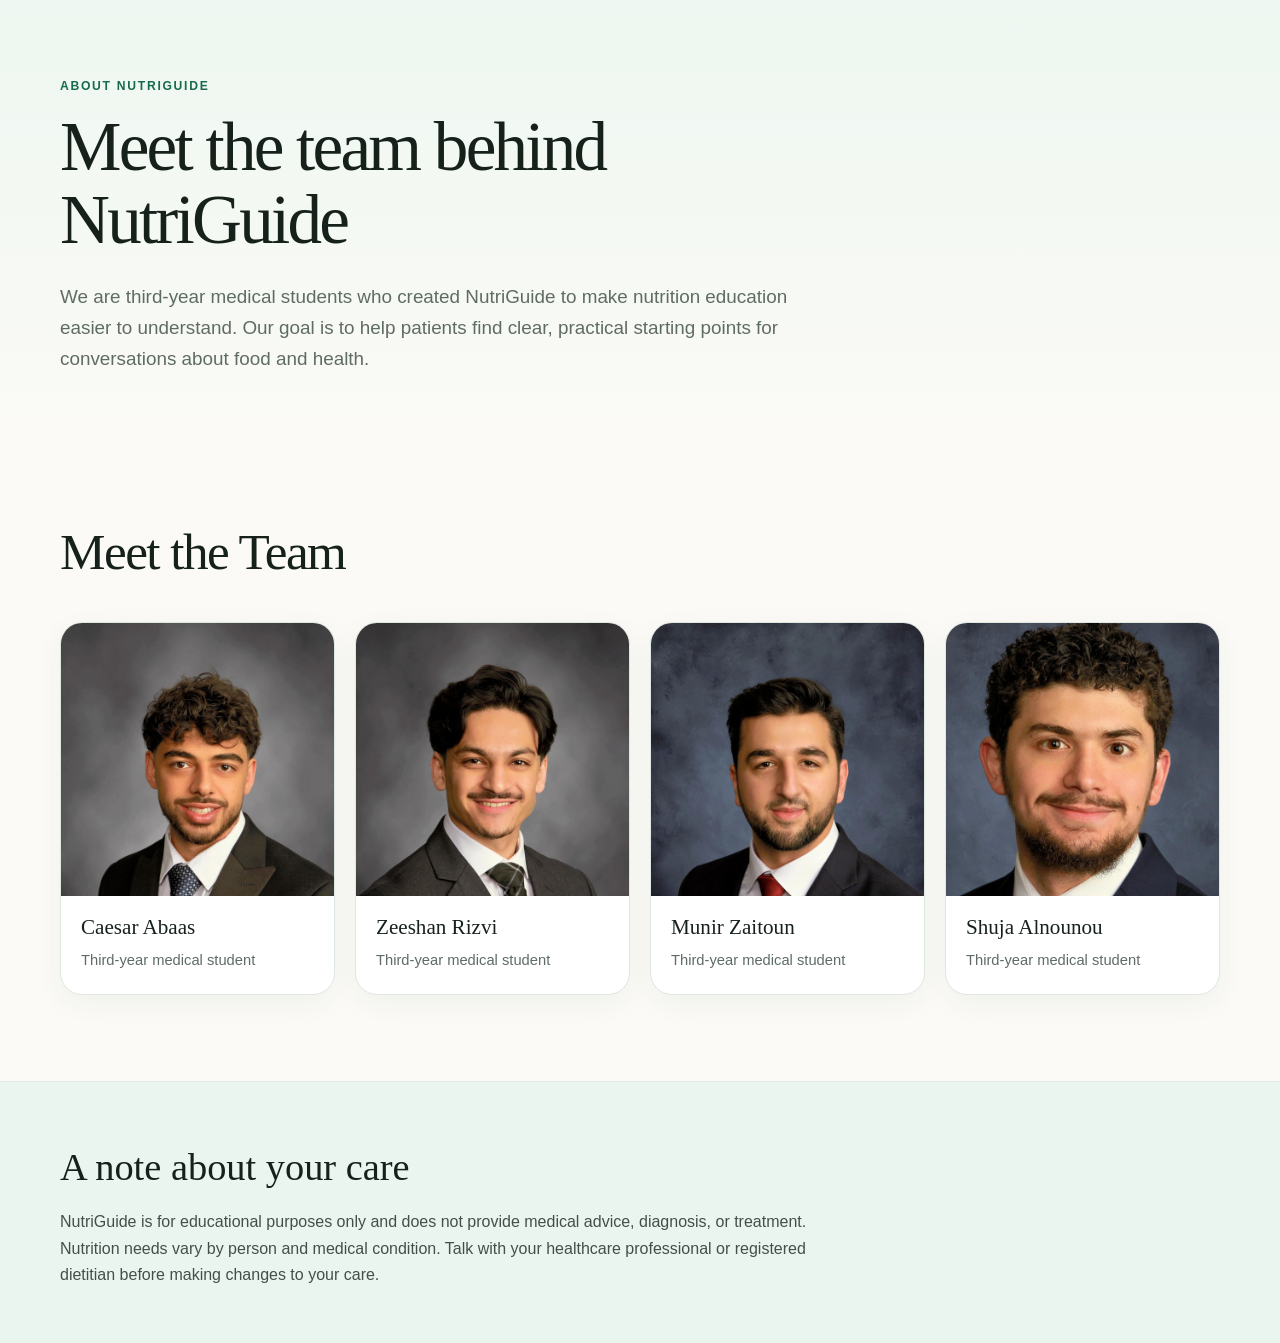
==== about.html @ 8e051962 "Add About Us team page and navigation" ====
<!doctype html>
<html lang="en">
<head>
  <meta charset="utf-8">
  <meta name="viewport" content="width=device-width,initial-scale=1">
  <meta name="description" content="Meet the third-year medical students who created NutriGuide to make nutrition education easier to understand.">
  <title>About Us — NutriGuide</title>
  <link rel="stylesheet" href="css/styles.css">
</head>
<body data-page="about">
  <div id="site-header"></div>
  <main>
    <section class="about-hero" aria-labelledby="about-title">
      <div class="container">
        <div class="eyebrow">ABOUT NUTRIGUIDE</div>
        <h1 id="about-title">Meet the team behind NutriGuide</h1>
        <p>We are third-year medical students who created NutriGuide to make nutrition education easier to understand. Our goal is to help patients find clear, practical starting points for conversations about food and health.</p>
      </div>
    </section>
    <section class="about-team" aria-labelledby="team-title">
      <div class="container">
        <div class="section-heading"><h2 id="team-title">Meet the Team</h2></div>
        <div class="team-grid">
          <article class="team-card"><img src="images/team/caesar-abaas.jpg" alt="Portrait of Caesar Abaas" width="640" height="640"><div class="team-card-copy"><h3>Caesar Abaas</h3><p>Third-year medical student</p></div></article>
          <article class="team-card"><img src="images/team/zeeshan-rizvi.jpg" alt="Portrait of Zeeshan Rizvi" width="640" height="640"><div class="team-card-copy"><h3>Zeeshan Rizvi</h3><p>Third-year medical student</p></div></article>
          <article class="team-card"><img src="images/team/munir-zaitoun.jpg" alt="Portrait of Munir Zaitoun" width="640" height="640"><div class="team-card-copy"><h3>Munir Zaitoun</h3><p>Third-year medical student</p></div></article>
          <article class="team-card"><img src="images/team/shuja-alnounou.jpg" alt="Portrait of Shuja Alnounou" width="640" height="640"><div class="team-card-copy"><h3>Shuja Alnounou</h3><p>Third-year medical student</p></div></article>
        </div>
      </div>
    </section>
    <section class="about-disclaimer" aria-labelledby="about-disclaimer-title">
      <div class="container">
        <h2 id="about-disclaimer-title">A note about your care</h2>
        <p>NutriGuide is for educational purposes only and does not provide medical advice, diagnosis, or treatment. Nutrition needs vary by person and medical condition. Talk with your healthcare professional or registered dietitian before making changes to your care.</p>
      </div>
    </section>
  </main>
  <div id="site-footer"></div>
  <script src="js/site.js"></script>
</body>
</html>
---- css/styles.css ----
:root{--ink:#17211b;--muted:#5f6c64;--green:#176b4d;--green2:#0f543d;--mint:#eaf5ef;--cream:#fbfaf6;--line:#dfe7e1;--white:#fff;--shadow:0 18px 50px rgba(32,61,47,.08);--radius:22px}*{box-sizing:border-box}html{scroll-behavior:smooth}body{margin:0;font-family:Inter,ui-sans-serif,-apple-system,BlinkMacSystemFont,"Segoe UI",sans-serif;color:var(--ink);background:var(--cream);line-height:1.65}a{color:var(--green);text-decoration-thickness:1px;text-underline-offset:3px}a:hover{color:var(--green2)}.container{width:min(1160px,calc(100% - 36px));margin:auto}.site-header{position:sticky;top:0;z-index:20;background:rgba(251,250,246,.94);backdrop-filter:blur(14px);border-bottom:1px solid rgba(223,231,225,.9)}.header-inner{width:min(1180px,calc(100% - 32px));margin:auto;min-height:76px;display:flex;align-items:center;justify-content:space-between;gap:24px}.brand{display:flex;align-items:center;gap:11px;text-decoration:none;color:var(--ink);font-weight:800;font-size:1.18rem}.brand-mark{width:34px;height:34px;border-radius:11px;background:var(--green);display:grid;place-items:center;color:white;font-size:18px}.site-nav{display:flex;gap:5px;align-items:center}.site-nav a{text-decoration:none;color:#435048;font-size:.92rem;font-weight:650;padding:10px 11px;border-radius:11px}.site-nav a:hover,.site-nav a.active{background:var(--mint);color:var(--green)}.menu-btn{display:none;border:1px solid var(--line);background:white;border-radius:10px;padding:8px 10px;font-size:1.1rem}.hero{padding:92px 0 70px;background:radial-gradient(circle at 85% 0,#dbeee3 0,transparent 34%),linear-gradient(180deg,#f4f9f5 0,var(--cream) 100%)}.eyebrow,.topic-kicker{font-size:.76rem;letter-spacing:.14em;text-transform:uppercase;font-weight:800;color:var(--green);margin-bottom:14px}.hero-grid{display:grid;grid-template-columns:1.25fr .75fr;gap:52px;align-items:center}.hero h1,.topic-hero h1{font-family:Georgia,"Times New Roman",serif;font-size:clamp(3rem,6vw,5.8rem);line-height:.98;letter-spacing:-.045em;margin:0 0 24px;max-width:900px;font-weight:500}.hero p{font-size:1.18rem;color:var(--muted);max-width:740px;margin:0 0 30px}.hero-card{background:white;border:1px solid var(--line);border-radius:28px;padding:30px;box-shadow:var(--shadow)}.hero-card strong{font-family:Georgia,serif;font-size:1.5rem;font-weight:500}.hero-card ul{padding-left:20px;margin-bottom:0;color:var(--muted)}.actions{display:flex;gap:12px;flex-wrap:wrap}.btn{display:inline-flex;align-items:center;justify-content:center;text-decoration:none;border-radius:999px;padding:12px 18px;font-weight:750;border:1px solid var(--green)}.btn-primary{background:var(--green);color:white}.btn-primary:hover{background:var(--green2);color:white}.btn-secondary{background:white;color:var(--green)}section{padding:74px 0}.section-heading{display:flex;justify-content:space-between;align-items:end;gap:28px;margin-bottom:28px}.section-heading h2{font-family:Georgia,serif;font-size:clamp(2rem,4vw,3.25rem);font-weight:500;letter-spacing:-.03em;margin:0}.section-heading p{max-width:620px;color:var(--muted);margin:0}.topic-grid{display:grid;grid-template-columns:repeat(4,1fr);gap:16px}.topic-card{display:flex;flex-direction:column;min-height:250px;background:white;border:1px solid var(--line);border-radius:var(--radius);padding:24px;text-decoration:none;color:var(--ink);transition:.18s ease;box-shadow:0 2px 0 rgba(0,0,0,.01)}.topic-card:hover{transform:translateY(-3px);box-shadow:var(--shadow);color:var(--ink)}.topic-icon{width:45px;height:45px;border-radius:14px;background:var(--mint);display:grid;place-items:center;color:var(--green);font-size:1.3rem;margin-bottom:30px}.topic-card h3{font-family:Georgia,serif;font-size:1.38rem;font-weight:500;margin:0 0 8px}.topic-card p{color:var(--muted);margin:0 0 18px}.topic-card span{margin-top:auto;font-weight:750;color:var(--green);font-size:.9rem}.pattern{background:var(--ink);color:white}.pattern-grid{display:grid;grid-template-columns:.8fr 1.2fr;gap:56px;align-items:start}.pattern h2{font-family:Georgia,serif;font-size:clamp(2.2rem,4vw,3.8rem);font-weight:500;line-height:1.05;margin:0}.pattern p{color:#c7d0ca}.principles{display:grid;grid-template-columns:1fr 1fr;gap:14px}.principle{border:1px solid #3b4841;border-radius:18px;padding:20px}.principle b{display:block;margin-bottom:7px}.principle p{margin:0;font-size:.94rem}.topic-hero{padding:76px 0 56px;background:linear-gradient(180deg,#eef7f1,var(--cream))}.topic-hero h1{font-size:clamp(3rem,5.7vw,5.2rem);max-width:920px}.topic-intro{font-size:1.2rem;color:var(--muted);max-width:850px}.topic-layout{display:grid;grid-template-columns:minmax(0,1fr) 310px;gap:48px;align-items:start}.sidebar{position:sticky;top:100px}.sidebar-box{background:white;border:1px solid var(--line);border-radius:18px;padding:20px}.sidebar-box b{display:block;margin-bottom:10px}.sidebar a{display:block;text-decoration:none;padding:6px 0}.content-block{margin-bottom:58px}.content-block h2{font-family:Georgia,serif;font-size:2.25rem;font-weight:500;letter-spacing:-.025em;margin:0 0 20px}.why-grid{display:grid;grid-template-columns:1fr 1fr;gap:15px}.evidence-card{background:white;border:1px solid var(--line);border-radius:18px;padding:22px}.evidence-card h3{font-size:1.08rem;margin:0 0 8px}.evidence-card p{color:var(--muted);margin:0 0 15px}.source-link{font-size:.87rem;font-weight:750}.steps{counter-reset:step;display:grid;gap:12px}.step{counter-increment:step;display:grid;grid-template-columns:42px 1fr;gap:14px;align-items:start;background:white;border:1px solid var(--line);border-radius:16px;padding:17px}.step:before{content:counter(step);width:34px;height:34px;background:var(--green);color:white;border-radius:50%;display:grid;place-items:center;font-weight:800}.food-grid{display:grid;grid-template-columns:1fr 1fr;gap:14px}.food-box{border-radius:18px;padding:22px;background:var(--mint)}.food-box:nth-child(2){background:#f4f0e7}.food-box h3{margin-top:0;font-family:Georgia,serif;font-weight:500}.notice{border-left:4px solid #b16d1d;background:#fff7e8;padding:18px 20px;border-radius:0 14px 14px 0;margin-bottom:34px}.references{display:grid;gap:10px}.reference{background:white;border:1px solid var(--line);border-radius:14px;padding:15px 17px;display:flex;justify-content:space-between;gap:16px;align-items:center}.reference a{font-weight:700}.badge{font-size:.74rem;text-transform:uppercase;letter-spacing:.08em;background:var(--mint);padding:5px 8px;border-radius:999px;color:var(--green);white-space:nowrap}.resources-grid{display:grid;grid-template-columns:repeat(3,1fr);gap:15px}.resource-card{background:white;border:1px solid var(--line);border-radius:18px;padding:22px}.resource-card h3{margin-top:0}.resource-card p{color:var(--muted)}.guide-strip{background:#edf5ef;border-top:1px solid var(--line);border-bottom:1px solid var(--line)}.plate{display:grid;grid-template-columns:1fr 1fr;gap:32px}.plate-card{background:white;border:1px solid var(--line);border-radius:22px;padding:27px}.plate-card h3{font-family:Georgia,serif;font-size:1.8rem;font-weight:500;margin-top:0}.label-list{display:grid;gap:10px}.label-row{display:flex;justify-content:space-between;gap:18px;border-bottom:1px solid var(--line);padding:10px 0}.label-row:last-child{border:0}.site-footer{background:#101913;color:white;padding:48px 0 26px;margin-top:30px}.footer-grid{display:grid;grid-template-columns:1fr 1fr;gap:30px}.footer-grid p{color:#b9c4bd;max-width:620px}.footer-links{display:grid;grid-template-columns:1fr 1fr;gap:7px}.footer-links a{color:#dbe3de;text-decoration:none}.disclaimer{margin-top:34px;padding-top:22px;border-top:1px solid #344039;color:#9eaaa2;font-size:.86rem}.reviewed{font-size:.78rem;color:#87948c}.citation-note{font-size:.88rem;color:var(--muted)}@media(max-width:900px){.site-nav{display:none;position:absolute;top:76px;left:16px;right:16px;background:white;border:1px solid var(--line);border-radius:16px;padding:12px;box-shadow:var(--shadow);flex-direction:column;align-items:stretch}.site-nav.open{display:flex}.menu-btn{display:block}.hero-grid,.pattern-grid,.topic-layout,.plate{grid-template-columns:1fr}.hero-card,.sidebar{display:none}.topic-grid{grid-template-columns:repeat(2,1fr)}.resources-grid{grid-template-columns:1fr 1fr}.why-grid{grid-template-columns:1fr}.footer-grid{grid-template-columns:1fr}}@media(max-width:560px){.hero{padding:64px 0 46px}.hero h1,.topic-hero h1{font-size:3.15rem}.topic-grid,.principles,.food-grid,.resources-grid{grid-template-columns:1fr}.topic-card{min-height:210px}.section-heading{display:block}.section-heading p{margin-top:10px}.footer-links{grid-template-columns:1fr}.reference{align-items:flex-start;flex-direction:column}.badge{align-self:flex-start}section{padding:56px 0}}

/* 2026 visual refresh */
.hero-photo{padding:72px 0 62px;background:linear-gradient(135deg,#eff8f2 0%,#fbfaf6 58%,#f7efe2 100%)}.hero-grid-photo{grid-template-columns:1.02fr .98fr}.hero-media{position:relative;min-height:530px}.hero-media>img{width:100%;height:530px;object-fit:cover;border-radius:34px;box-shadow:var(--shadow)}.floating-card{position:absolute;left:-34px;bottom:28px;width:290px;background:white;border:1px solid var(--line);border-radius:20px;padding:18px 20px;box-shadow:var(--shadow);display:grid;gap:4px}.floating-card span{font-size:.88rem;color:var(--muted)}.trust-row{display:flex;flex-wrap:wrap;gap:8px;margin-top:24px}.trust-row span{font-size:.8rem;font-weight:750;border:1px solid #cfe0d5;background:#f8fcf9;border-radius:999px;padding:6px 10px}.quick-start{padding:0;transform:translateY(-10px)}.quick-grid{display:grid;grid-template-columns:repeat(3,1fr);gap:12px}.quick-card{background:white;border:1px solid var(--line);border-radius:18px;padding:20px;display:grid;gap:5px;text-decoration:none;color:var(--ink);box-shadow:0 8px 28px rgba(35,70,52,.05)}.quick-card:hover{color:var(--ink);transform:translateY(-2px)}.quick-card>span{color:var(--green);font-weight:850;font-size:.76rem}.quick-card b{font-family:Georgia,serif;font-size:1.18rem;font-weight:500}.quick-card small{color:var(--muted)}.image-story{background:#f4f1e8}.story-grid{display:grid;grid-template-columns:.8fr 1.2fr;gap:50px;align-items:center}.story-copy h2,.calculator-copy h2,.photo-break h2,.tracking-section h2{font-family:Georgia,serif;font-size:clamp(2.2rem,4vw,3.7rem);font-weight:500;line-height:1.05;letter-spacing:-.03em}.story-copy p{color:var(--muted);font-size:1.05rem}.text-link{font-weight:800;text-decoration:none}.photo-collage{display:grid;grid-template-columns:1.25fr .75fr;grid-template-rows:1fr 1fr;gap:12px;height:520px}.photo-collage img{width:100%;height:100%;object-fit:cover;border-radius:20px}.photo-collage .photo-lg{grid-row:1/3}.lifestyle-hero{padding:60px 0}.lifestyle-hero-grid{display:grid;grid-template-columns:1fr .8fr;gap:46px;align-items:center}.lifestyle-hero-grid img{width:100%;height:460px;object-fit:cover;border-radius:30px;box-shadow:var(--shadow)}.stat-band{background:#fff}.outcome-grid{display:grid;grid-template-columns:repeat(4,1fr);gap:14px}.outcome-grid article{border:1px solid var(--line);border-radius:20px;padding:22px;background:#fbfcfa}.outcome-number{font-family:Georgia,serif;font-size:2.2rem;color:var(--green);display:block;margin-bottom:12px}.outcome-grid h3{margin:0 0 8px}.outcome-grid p{color:var(--muted);font-size:.92rem}.outcome-grid a{font-size:.84rem;font-weight:750}.calculator-layout{display:grid;grid-template-columns:.8fr 1.2fr;gap:50px;align-items:start}.calculator-card{background:white;border:1px solid var(--line);border-radius:24px;padding:26px;box-shadow:var(--shadow);display:grid;gap:14px}.calculator-card label{display:grid;gap:6px;font-size:.86rem;font-weight:750}.calculator-card input,.calculator-card select{width:100%;font:inherit;font-size:1rem;border:1px solid #ccd9d0;background:#fff;border-radius:12px;padding:12px}.field-row{display:grid;grid-template-columns:1fr 1fr;gap:12px}.btn.full{width:100%;border:0;cursor:pointer}.mini-note{background:#fff7e8;border-left:4px solid #b16d1d;padding:14px;border-radius:0 12px 12px 0;font-size:.88rem;color:#6b542f}.calc-results{background:var(--mint);border-radius:16px;padding:18px}.result-grid{display:grid;grid-template-columns:1fr 1fr;gap:12px}.result-grid div{display:grid}.result-grid small{color:var(--muted)}.result-grid strong{font-family:Georgia,serif;font-size:2rem;color:var(--green)}.result-grid span{font-size:.82rem}.result-note{font-size:.86rem;color:var(--muted);margin:14px 0 0}.photo-break{background:#18251d;color:white}.photo-break-grid{display:grid;grid-template-columns:1fr 1fr;gap:48px;align-items:center}.photo-break img{width:100%;height:430px;object-fit:cover;border-radius:26px}.photo-break p{color:#c7d0ca}.photo-break a{color:#a8ddc2}.plan-grid{display:grid;grid-template-columns:repeat(3,1fr);gap:14px}.plan-grid article{background:white;border:1px solid var(--line);border-radius:18px;padding:22px}.plan-grid article>span{width:34px;height:34px;border-radius:50%;display:grid;place-items:center;background:var(--green);color:white;font-weight:800}.plan-grid h3{margin:18px 0 7px}.plan-grid p{color:var(--muted);margin:0}.swap-section{background:#edf5ef}.swap-grid{display:grid;grid-template-columns:repeat(3,1fr);gap:16px}.swap-card{background:white;border-radius:22px;overflow:hidden;border:1px solid var(--line)}.swap-card img{width:100%;height:210px;object-fit:cover}.swap-card h3,.swap-card p{margin-left:20px;margin-right:20px}.swap-card p{color:var(--muted);padding-bottom:18px}.product-grid{display:grid;grid-template-columns:1fr 1fr;gap:14px}.product-card{display:grid;grid-template-columns:70px 1fr;gap:16px;background:white;border:1px solid var(--line);border-radius:20px;padding:22px}.product-icon{width:64px;height:64px;border-radius:18px;background:var(--mint);display:grid;place-items:center;font-size:1.8rem}.product-card h3{margin:8px 0 5px}.product-card p{color:var(--muted);margin:0 0 8px}.product-card a{font-weight:750}.product-card .sub-link{display:block;margin-top:5px;font-size:.84rem}.commerce-note{font-size:.8rem;color:var(--muted);margin-top:14px}.tracking-section{background:#f6f0e5}.tracking-grid{display:grid;grid-template-columns:.75fr 1.25fr;gap:48px}.tracking-list{background:white;border-radius:22px;border:1px solid var(--line);padding:8px 20px}.tracking-list div{display:grid;grid-template-columns:180px 1fr;gap:20px;padding:14px 0;border-bottom:1px solid var(--line)}.tracking-list div:last-child{border:0}.tracking-list span{color:var(--muted)}.evidence-section{background:#fff}@media(max-width:900px){.hero-grid-photo,.story-grid,.lifestyle-hero-grid,.calculator-layout,.photo-break-grid,.tracking-grid{grid-template-columns:1fr}.hero-media{min-height:380px}.hero-media>img{height:380px}.floating-card{left:18px}.quick-grid,.outcome-grid,.plan-grid{grid-template-columns:1fr 1fr}.product-grid{grid-template-columns:1fr}.photo-collage{height:400px}.lifestyle-hero-grid img{height:360px}}@media(max-width:560px){.quick-grid,.outcome-grid,.plan-grid,.swap-grid,.field-row,.result-grid{grid-template-columns:1fr}.hero-media{min-height:310px}.hero-media>img{height:310px;border-radius:22px}.floating-card{position:static;width:auto;margin-top:10px}.photo-collage{display:grid;grid-template-columns:1fr 1fr;height:340px}.photo-collage .photo-lg{grid-column:1/3;grid-row:auto}.product-card{grid-template-columns:1fr}.tracking-list div{grid-template-columns:1fr;gap:3px}.lifestyle-hero-grid img{height:280px}}

/* Navigation organization */
.nav-dropdown{position:relative}
.nav-dropdown>summary{list-style:none;cursor:pointer;color:#435048;font-size:.92rem;font-weight:650;padding:10px 11px;border-radius:11px;white-space:nowrap}
.nav-dropdown>summary::-webkit-details-marker{display:none}
.nav-dropdown>summary::after{content:" ▾";font-size:.78em;color:#6e7a72}
.nav-dropdown>summary:hover,.nav-dropdown.active>summary{background:var(--mint);color:var(--green)}
.nav-dropdown-menu{position:absolute;top:calc(100% + 8px);left:0;min-width:265px;background:#fff;border:1px solid var(--line);border-radius:16px;padding:8px;box-shadow:var(--shadow);display:grid;gap:2px;z-index:50}
.nav-dropdown-menu a{display:block;padding:10px 12px!important;border-radius:10px!important}
.nav-dropdown-menu a:hover,.nav-dropdown-menu a.active{background:var(--mint);color:var(--green)}
@media(max-width:900px){.nav-dropdown{width:100%}.nav-dropdown>summary{display:block;width:100%}.nav-dropdown-menu{position:static;min-width:0;box-shadow:none;border:0;border-left:2px solid var(--line);border-radius:0;margin:4px 0 4px 10px;padding:2px 0 2px 8px}.nav-dropdown-menu a{padding:8px 10px!important}}

/* Patient-first information hierarchy */
.simple-heading{align-items:center}.simple-heading h2{font-size:clamp(1.8rem,3vw,2.7rem)}
.quick-grid-four{grid-template-columns:repeat(4,1fr)}
.topic-hero-visual{padding:58px 0 48px}.topic-hero-grid{display:grid;grid-template-columns:1.05fr .95fr;gap:46px;align-items:center}.topic-hero-media{position:relative}.topic-hero-media img{width:100%;height:390px;object-fit:cover;border-radius:28px;box-shadow:var(--shadow);background:#edf3ee}.topic-image-note{position:absolute;left:-20px;bottom:20px;max-width:260px;background:white;border:1px solid var(--line);border-radius:16px;padding:13px 15px;font-size:.84rem;font-weight:700;box-shadow:var(--shadow)}
.patient-start{padding:34px 0 54px;background:#f4f8f5;border-bottom:1px solid var(--line)}.start-grid{display:grid;grid-template-columns:repeat(3,1fr);gap:14px}.start-card{background:white;border:1px solid var(--line);border-radius:18px;padding:20px;display:grid;grid-template-columns:34px 1fr;gap:12px;align-items:start}.start-card span{width:30px;height:30px;border-radius:50%;display:grid;place-items:center;background:var(--green);color:white;font-weight:800}.start-card p{margin:1px 0 0;color:#445148;font-weight:650;line-height:1.5}
.plain-label{font-size:.72rem;font-weight:850;letter-spacing:.12em;color:var(--green);margin-bottom:7px}.food-box-label{font-size:.72rem;text-transform:uppercase;letter-spacing:.1em;font-weight:850;color:var(--green);margin-bottom:8px}.food-choose{background:#eaf5ef}.food-limit{background:#f7f1e7}.why-later{padding-top:12px;border-top:1px solid var(--line)}
@media(max-width:1050px){.quick-grid-four{grid-template-columns:repeat(2,1fr)}}
@media(max-width:900px){.topic-hero-grid{grid-template-columns:1fr}.topic-hero-media{max-width:650px}.topic-hero-media img{height:320px}.topic-image-note{left:14px}.start-grid{grid-template-columns:1fr}.topic-hero-visual .actions{margin-bottom:6px}}
@media(max-width:560px){.quick-grid-four{grid-template-columns:1fr}.topic-hero-media img{height:240px}.topic-image-note{position:static;margin-top:10px;max-width:none}.patient-start{padding-top:28px}.start-card{padding:16px}}

/* About Us */
.about-hero{background:linear-gradient(180deg,#eef7f1,var(--cream));padding:76px 0 66px}
.about-hero h1{font-family:Georgia,"Times New Roman",serif;font-size:clamp(2.8rem,5.4vw,5rem);font-weight:500;line-height:1.06;letter-spacing:-.04em;max-width:820px;margin:0 0 24px}
.about-hero p{max-width:760px;color:var(--muted);font-size:1.18rem;margin:0}
.about-team{padding:70px 0 86px}
.team-grid{display:grid;grid-template-columns:repeat(4,minmax(0,1fr));gap:20px}
.team-card{background:var(--white);border:1px solid var(--line);border-radius:var(--radius);overflow:hidden;box-shadow:0 8px 28px rgba(35,70,52,.05)}
.team-card img{display:block;width:100%;height:auto;aspect-ratio:1;object-fit:cover}
.team-card-copy{padding:19px 20px 22px}
.team-card h3{font-family:Georgia,serif;font-size:1.32rem;font-weight:500;line-height:1.2;margin:0 0 7px}
.team-card p{color:var(--muted);font-size:.92rem;margin:0}
.about-disclaimer{padding:54px 0;background:var(--mint);border-top:1px solid var(--line)}
.about-disclaimer h2{font-family:Georgia,serif;font-size:clamp(1.8rem,3vw,2.5rem);font-weight:500;margin:0 0 10px}
.about-disclaimer p{max-width:800px;margin:0;color:#435048}
:where(a,button,summary):focus-visible{outline:3px solid var(--green);outline-offset:3px}
@media(max-width:900px){.team-grid{grid-template-columns:repeat(2,minmax(0,1fr))}}
@media(max-width:560px){.about-hero{padding:58px 0 54px}.about-hero p{font-size:1.05rem}.about-team{padding:54px 0}.team-grid{grid-template-columns:1fr}.team-card{max-width:440px}}
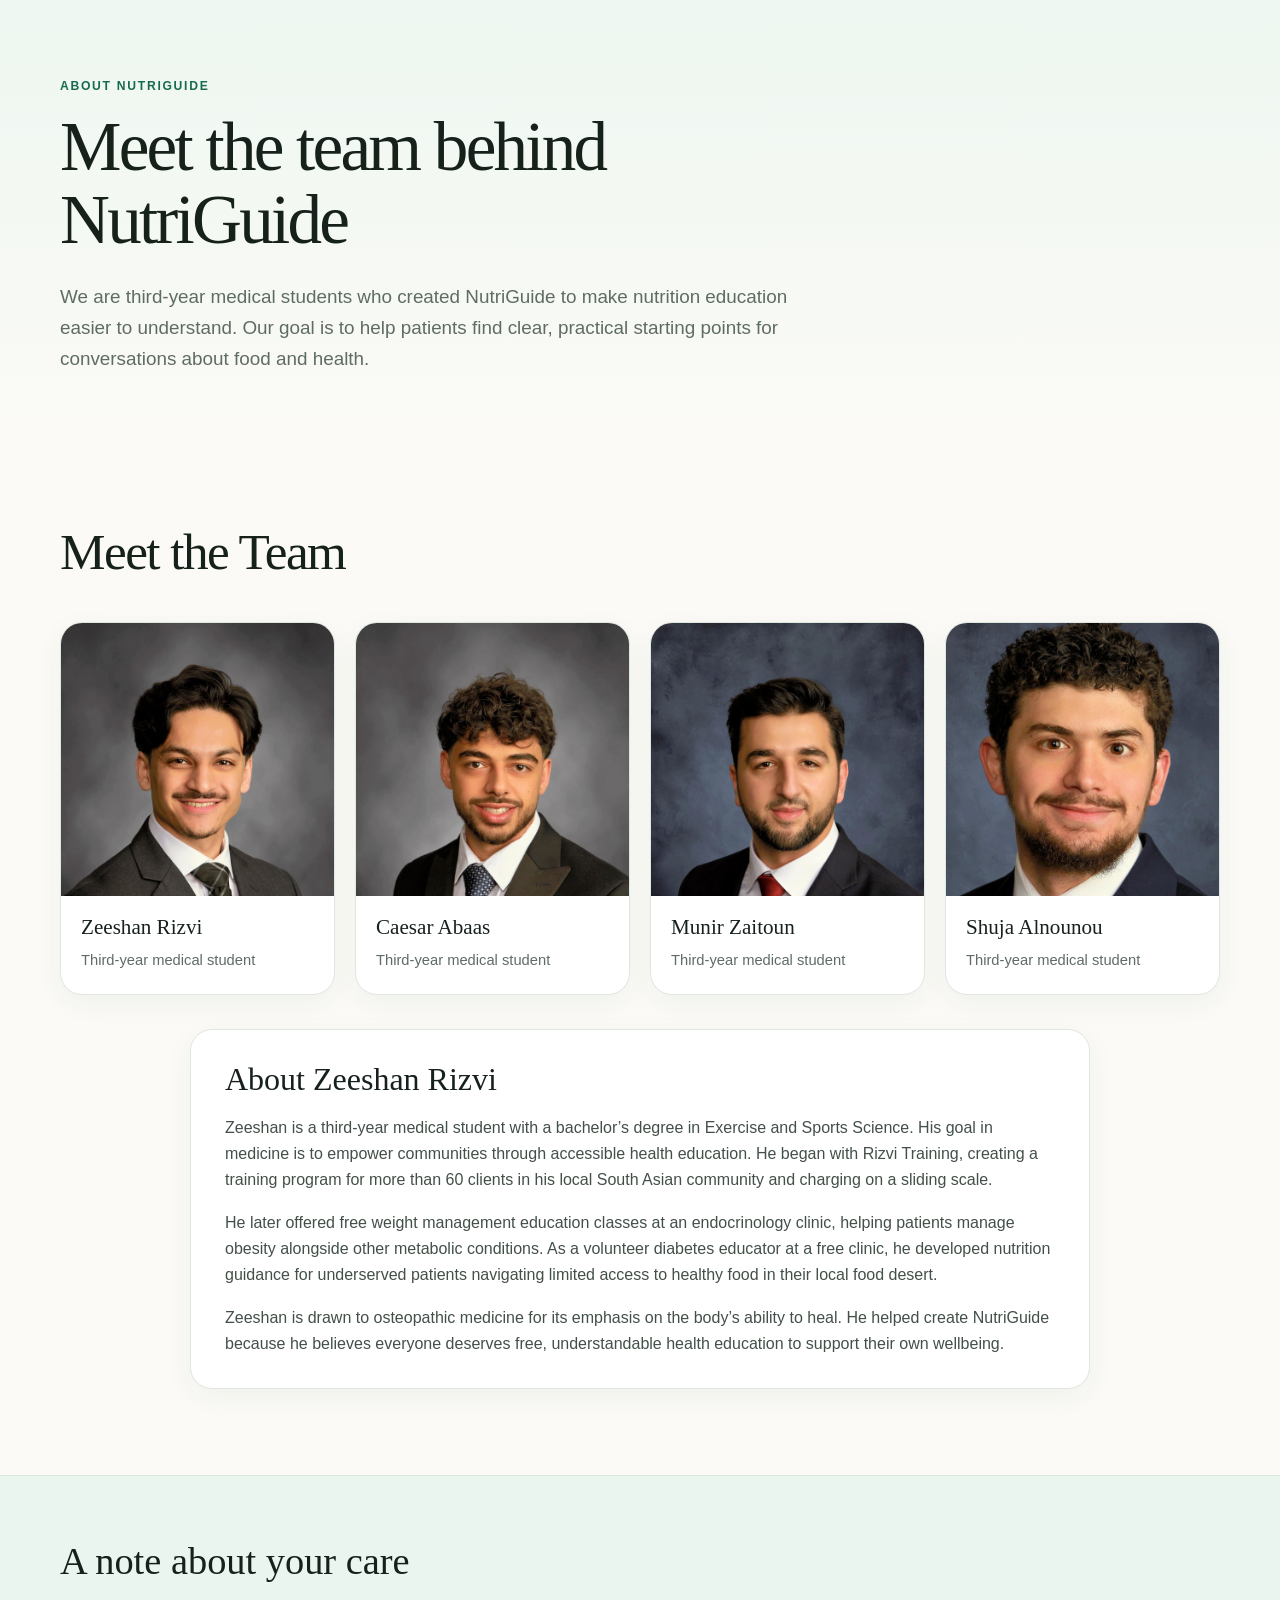
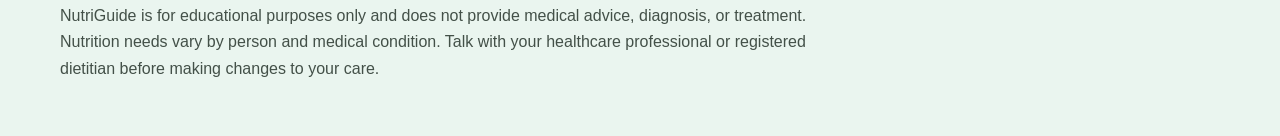
==== commit 13ab4b8d: "Reorder team and add Zeeshan Rizvi bio" ====
--- a/about.html
+++ b/about.html
@@ -21,11 +21,17 @@
       <div class="container">
         <div class="section-heading"><h2 id="team-title">Meet the Team</h2></div>
         <div class="team-grid">
+          <article class="team-card"><img src="images/team/zeeshan-rizvi.jpg" alt="Portrait of Zeeshan Rizvi" width="640" height="640"><div class="team-card-copy"><h3>Zeeshan Rizvi</h3><p>Third-year medical student</p></div></article>
           <article class="team-card"><img src="images/team/caesar-abaas.jpg" alt="Portrait of Caesar Abaas" width="640" height="640"><div class="team-card-copy"><h3>Caesar Abaas</h3><p>Third-year medical student</p></div></article>
-          <article class="team-card"><img src="images/team/zeeshan-rizvi.jpg" alt="Portrait of Zeeshan Rizvi" width="640" height="640"><div class="team-card-copy"><h3>Zeeshan Rizvi</h3><p>Third-year medical student</p></div></article>
           <article class="team-card"><img src="images/team/munir-zaitoun.jpg" alt="Portrait of Munir Zaitoun" width="640" height="640"><div class="team-card-copy"><h3>Munir Zaitoun</h3><p>Third-year medical student</p></div></article>
           <article class="team-card"><img src="images/team/shuja-alnounou.jpg" alt="Portrait of Shuja Alnounou" width="640" height="640"><div class="team-card-copy"><h3>Shuja Alnounou</h3><p>Third-year medical student</p></div></article>
         </div>
+        <article class="team-bio" aria-labelledby="zeeshan-bio-title">
+          <h3 id="zeeshan-bio-title">About Zeeshan Rizvi</h3>
+          <p>Zeeshan is a third-year medical student with a bachelor’s degree in Exercise and Sports Science. His goal in medicine is to empower communities through accessible health education. He began with Rizvi Training, creating a training program for more than 60 clients in his local South Asian community and charging on a sliding scale.</p>
+          <p>He later offered free weight management education classes at an endocrinology clinic, helping patients manage obesity alongside other metabolic conditions. As a volunteer diabetes educator at a free clinic, he developed nutrition guidance for underserved patients navigating limited access to healthy food in their local food desert.</p>
+          <p>Zeeshan is drawn to osteopathic medicine for its emphasis on the body’s ability to heal. He helped create NutriGuide because he believes everyone deserves free, understandable health education to support their own wellbeing.</p>
+        </article>
       </div>
     </section>
     <section class="about-disclaimer" aria-labelledby="about-disclaimer-title">
--- a/css/styles.css
+++ b/css/styles.css
@@ -36,9 +36,13 @@
 .team-card-copy{padding:19px 20px 22px}
 .team-card h3{font-family:Georgia,serif;font-size:1.32rem;font-weight:500;line-height:1.2;margin:0 0 7px}
 .team-card p{color:var(--muted);font-size:.92rem;margin:0}
+.team-bio{max-width:900px;margin:34px auto 0;padding:30px 34px;background:var(--white);border:1px solid var(--line);border-radius:var(--radius);box-shadow:0 8px 28px rgba(35,70,52,.05)}
+.team-bio h3{font-family:Georgia,serif;font-size:clamp(1.55rem,3vw,2rem);font-weight:500;line-height:1.2;margin:0 0 16px}
+.team-bio p{color:#435048;margin:0 0 16px}
+.team-bio p:last-child{margin-bottom:0}
 .about-disclaimer{padding:54px 0;background:var(--mint);border-top:1px solid var(--line)}
 .about-disclaimer h2{font-family:Georgia,serif;font-size:clamp(1.8rem,3vw,2.5rem);font-weight:500;margin:0 0 10px}
 .about-disclaimer p{max-width:800px;margin:0;color:#435048}
 :where(a,button,summary):focus-visible{outline:3px solid var(--green);outline-offset:3px}
 @media(max-width:900px){.team-grid{grid-template-columns:repeat(2,minmax(0,1fr))}}
-@media(max-width:560px){.about-hero{padding:58px 0 54px}.about-hero p{font-size:1.05rem}.about-team{padding:54px 0}.team-grid{grid-template-columns:1fr}.team-card{max-width:440px}}
+@media(max-width:560px){.about-hero{padding:58px 0 54px}.about-hero p{font-size:1.05rem}.about-team{padding:54px 0}.team-grid{grid-template-columns:1fr}.team-card{max-width:440px}.team-bio{margin-top:24px;padding:24px 20px}}
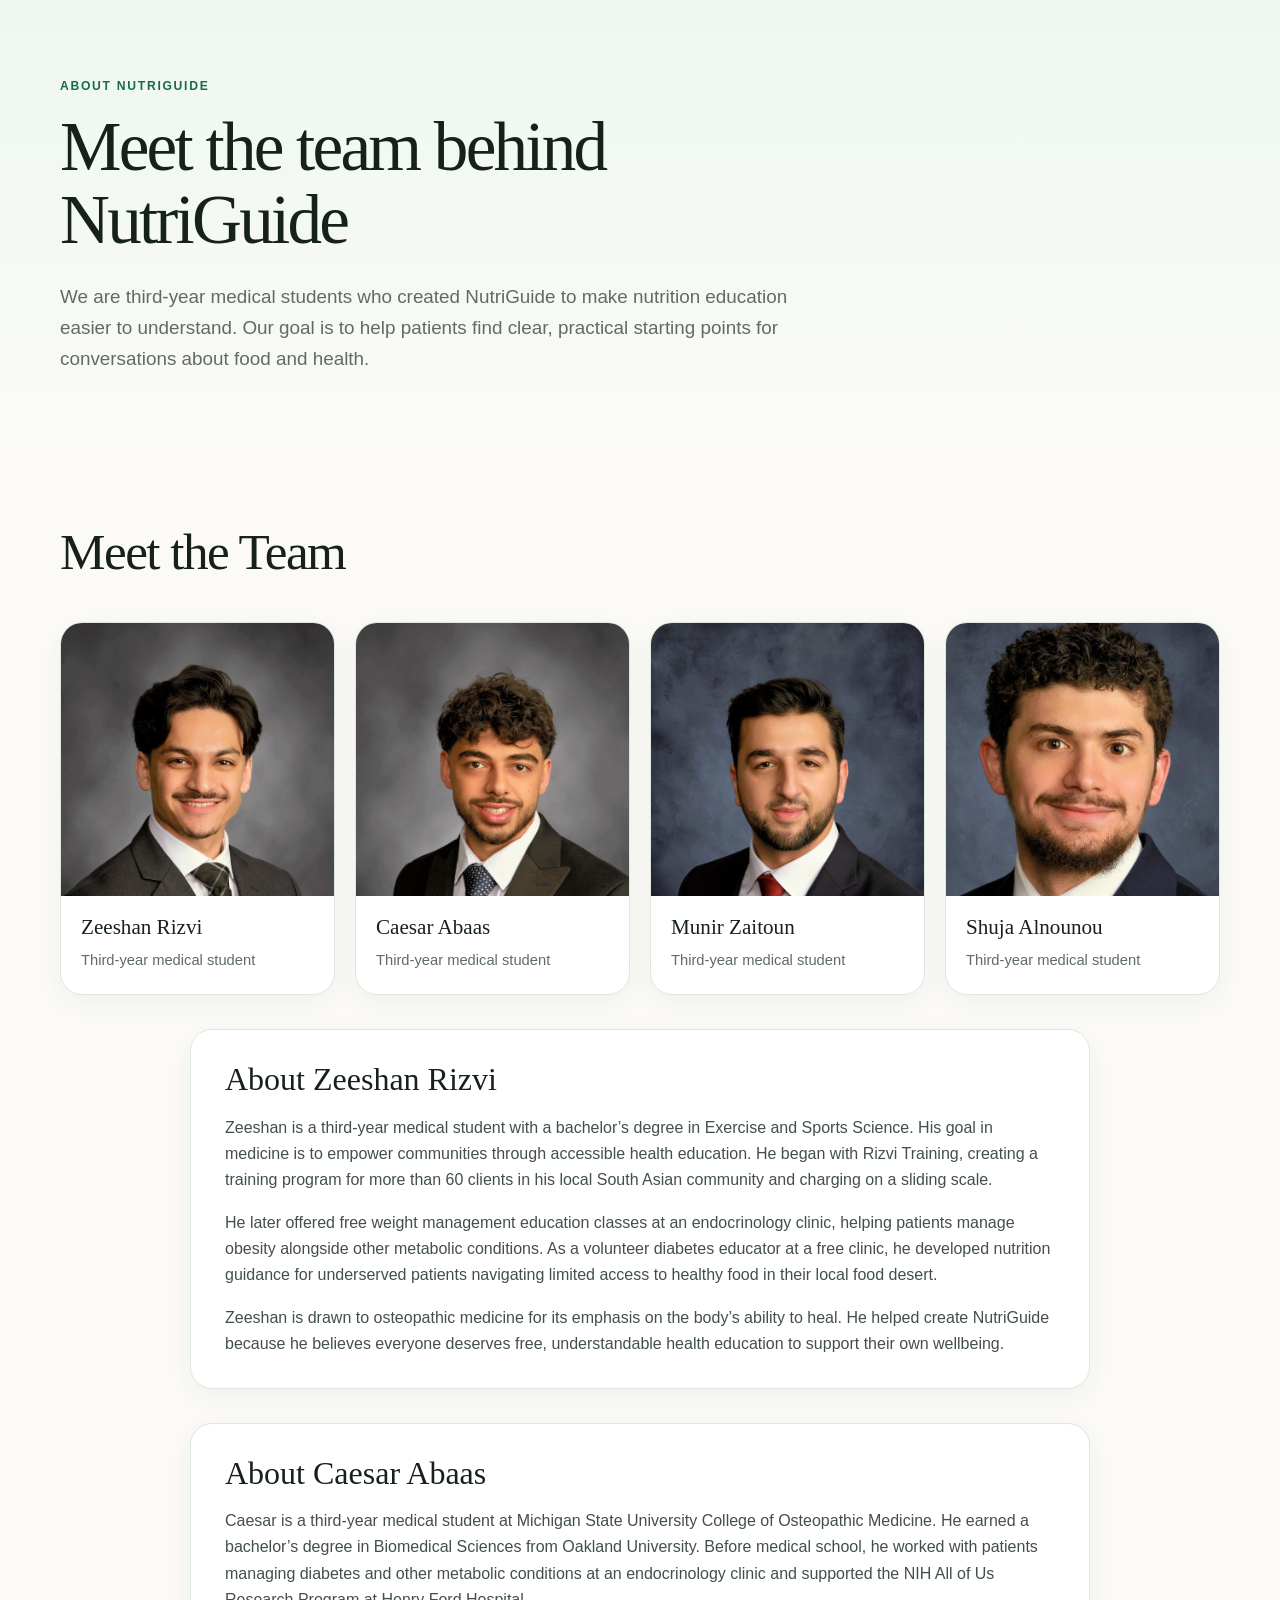
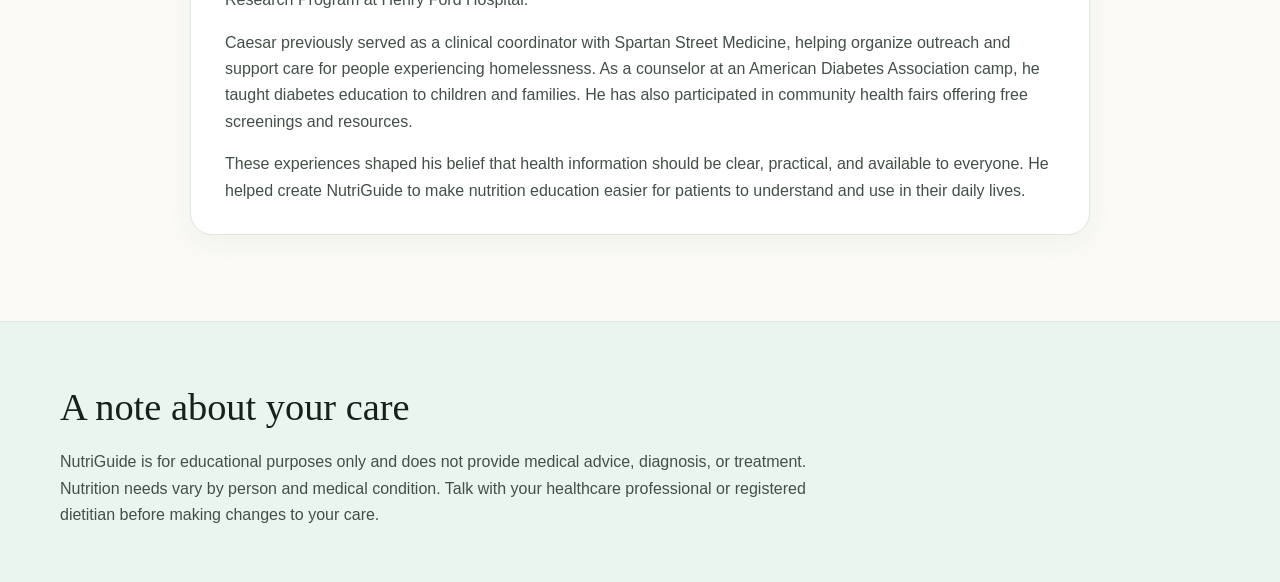
==== commit aa71ac86: "Add Caesar Abaas bio" ====
--- a/about.html
+++ b/about.html
@@ -32,6 +32,12 @@
           <p>He later offered free weight management education classes at an endocrinology clinic, helping patients manage obesity alongside other metabolic conditions. As a volunteer diabetes educator at a free clinic, he developed nutrition guidance for underserved patients navigating limited access to healthy food in their local food desert.</p>
           <p>Zeeshan is drawn to osteopathic medicine for its emphasis on the body’s ability to heal. He helped create NutriGuide because he believes everyone deserves free, understandable health education to support their own wellbeing.</p>
         </article>
+        <article class="team-bio" aria-labelledby="caesar-bio-title">
+          <h3 id="caesar-bio-title">About Caesar Abaas</h3>
+          <p>Caesar is a third-year medical student at Michigan State University College of Osteopathic Medicine. He earned a bachelor’s degree in Biomedical Sciences from Oakland University. Before medical school, he worked with patients managing diabetes and other metabolic conditions at an endocrinology clinic and supported the NIH All of Us Research Program at Henry Ford Hospital.</p>
+          <p>Caesar previously served as a clinical coordinator with Spartan Street Medicine, helping organize outreach and support care for people experiencing homelessness. As a counselor at an American Diabetes Association camp, he taught diabetes education to children and families. He has also participated in community health fairs offering free screenings and resources.</p>
+          <p>These experiences shaped his belief that health information should be clear, practical, and available to everyone. He helped create NutriGuide to make nutrition education easier for patients to understand and use in their daily lives.</p>
+        </article>
       </div>
     </section>
     <section class="about-disclaimer" aria-labelledby="about-disclaimer-title">
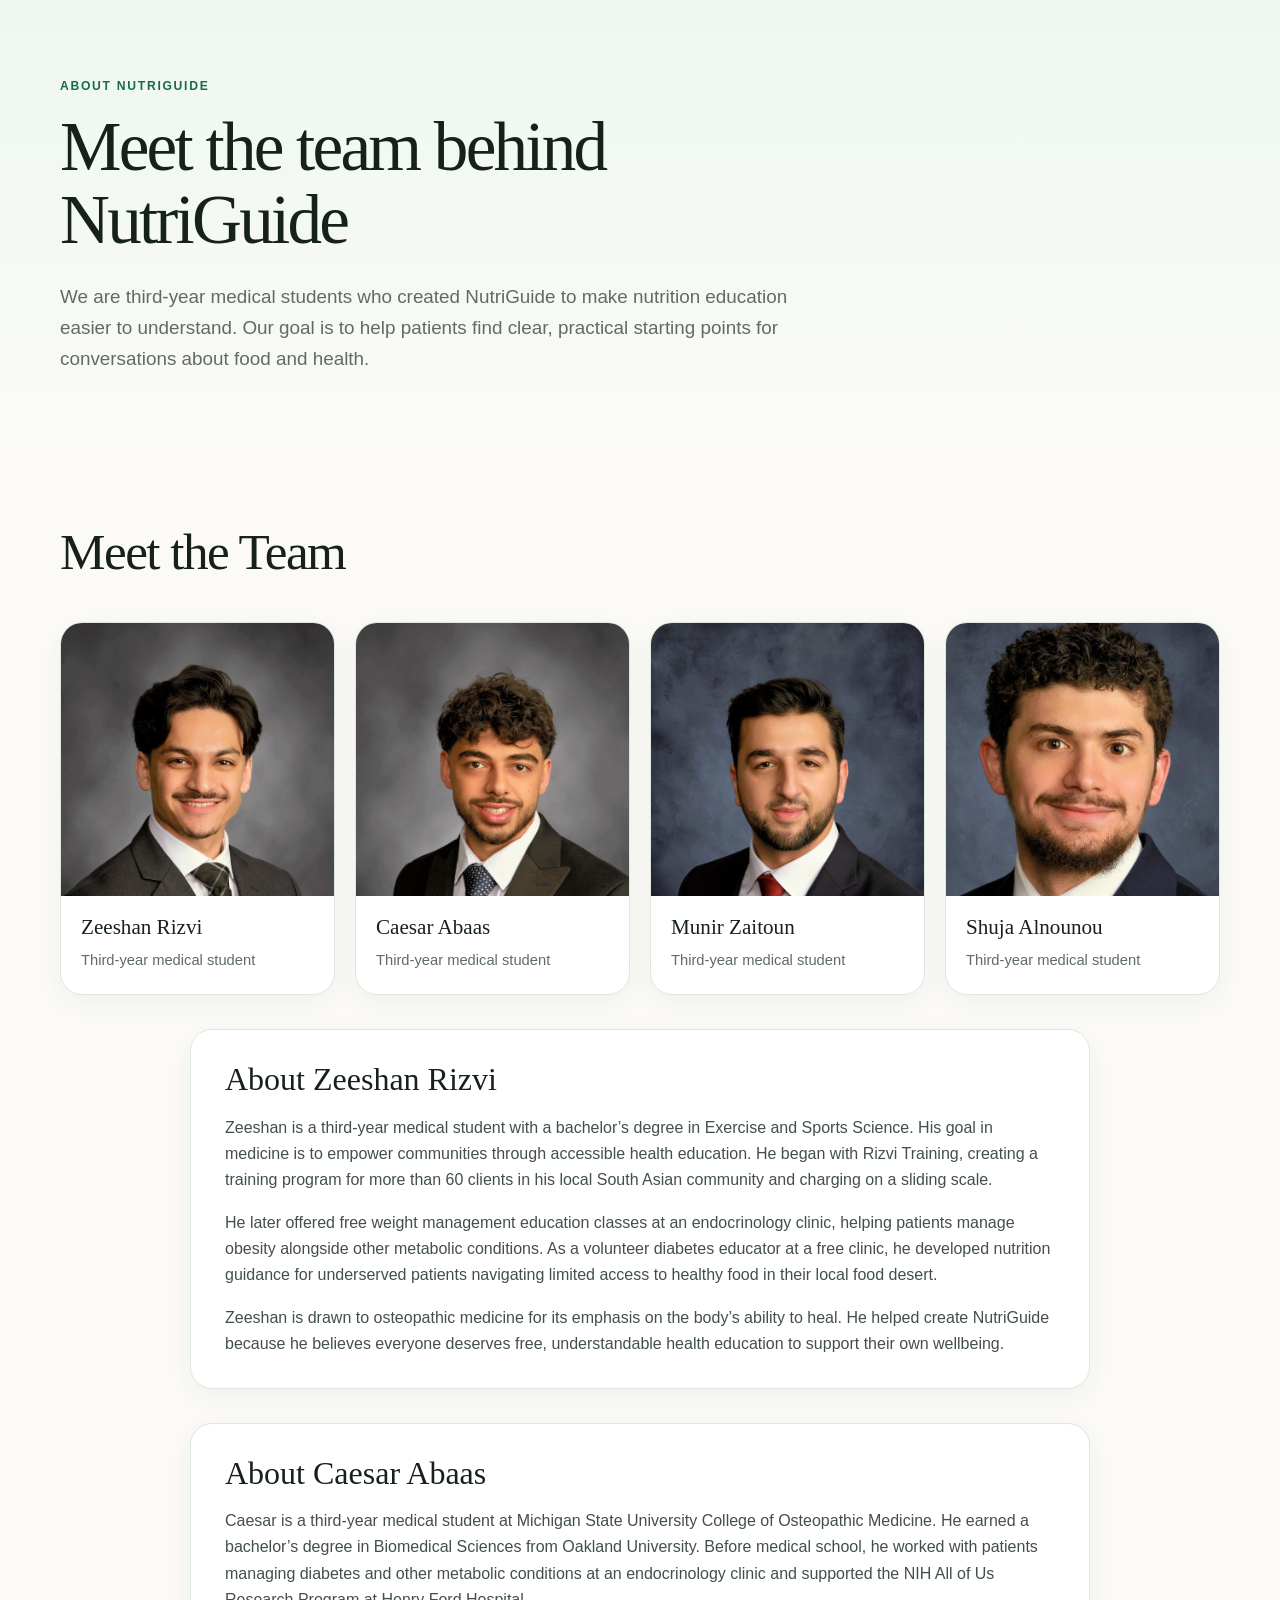
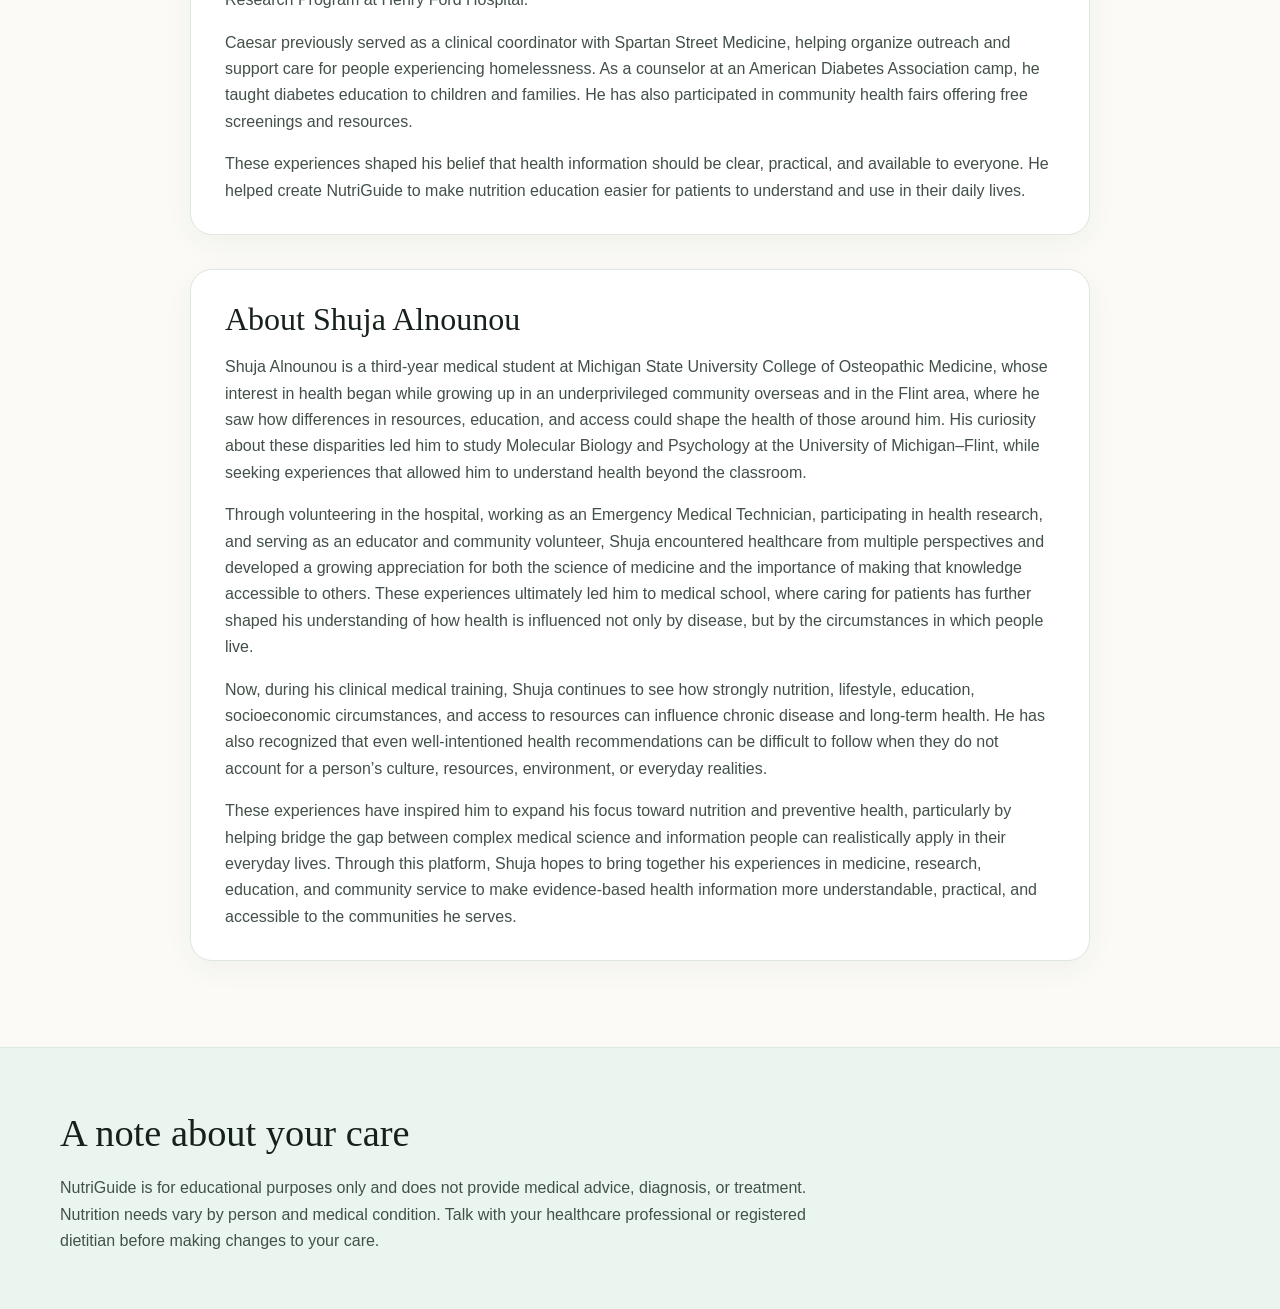
==== commit 52e2179f: "Add Shuja Alnounou biography" ====
--- a/about.html
+++ b/about.html
@@ -38,6 +38,13 @@
           <p>Caesar previously served as a clinical coordinator with Spartan Street Medicine, helping organize outreach and support care for people experiencing homelessness. As a counselor at an American Diabetes Association camp, he taught diabetes education to children and families. He has also participated in community health fairs offering free screenings and resources.</p>
           <p>These experiences shaped his belief that health information should be clear, practical, and available to everyone. He helped create NutriGuide to make nutrition education easier for patients to understand and use in their daily lives.</p>
         </article>
+        <article class="team-bio" aria-labelledby="shuja-bio-title">
+          <h3 id="shuja-bio-title">About Shuja Alnounou</h3>
+          <p>Shuja Alnounou is a third-year medical student at Michigan State University College of Osteopathic Medicine, whose interest in health began while growing up in an underprivileged community overseas and in the Flint area, where he saw how differences in resources, education, and access could shape the health of those around him. His curiosity about these disparities led him to study Molecular Biology and Psychology at the University of Michigan–Flint, while seeking experiences that allowed him to understand health beyond the classroom.</p>
+          <p>Through volunteering in the hospital, working as an Emergency Medical Technician, participating in health research, and serving as an educator and community volunteer, Shuja encountered healthcare from multiple perspectives and developed a growing appreciation for both the science of medicine and the importance of making that knowledge accessible to others. These experiences ultimately led him to medical school, where caring for patients has further shaped his understanding of how health is influenced not only by disease, but by the circumstances in which people live.</p>
+          <p>Now, during his clinical medical training, Shuja continues to see how strongly nutrition, lifestyle, education, socioeconomic circumstances, and access to resources can influence chronic disease and long-term health. He has also recognized that even well-intentioned health recommendations can be difficult to follow when they do not account for a person’s culture, resources, environment, or everyday realities.</p>
+          <p>These experiences have inspired him to expand his focus toward nutrition and preventive health, particularly by helping bridge the gap between complex medical science and information people can realistically apply in their everyday lives. Through this platform, Shuja hopes to bring together his experiences in medicine, research, education, and community service to make evidence-based health information more understandable, practical, and accessible to the communities he serves.</p>
+        </article>
       </div>
     </section>
     <section class="about-disclaimer" aria-labelledby="about-disclaimer-title">
